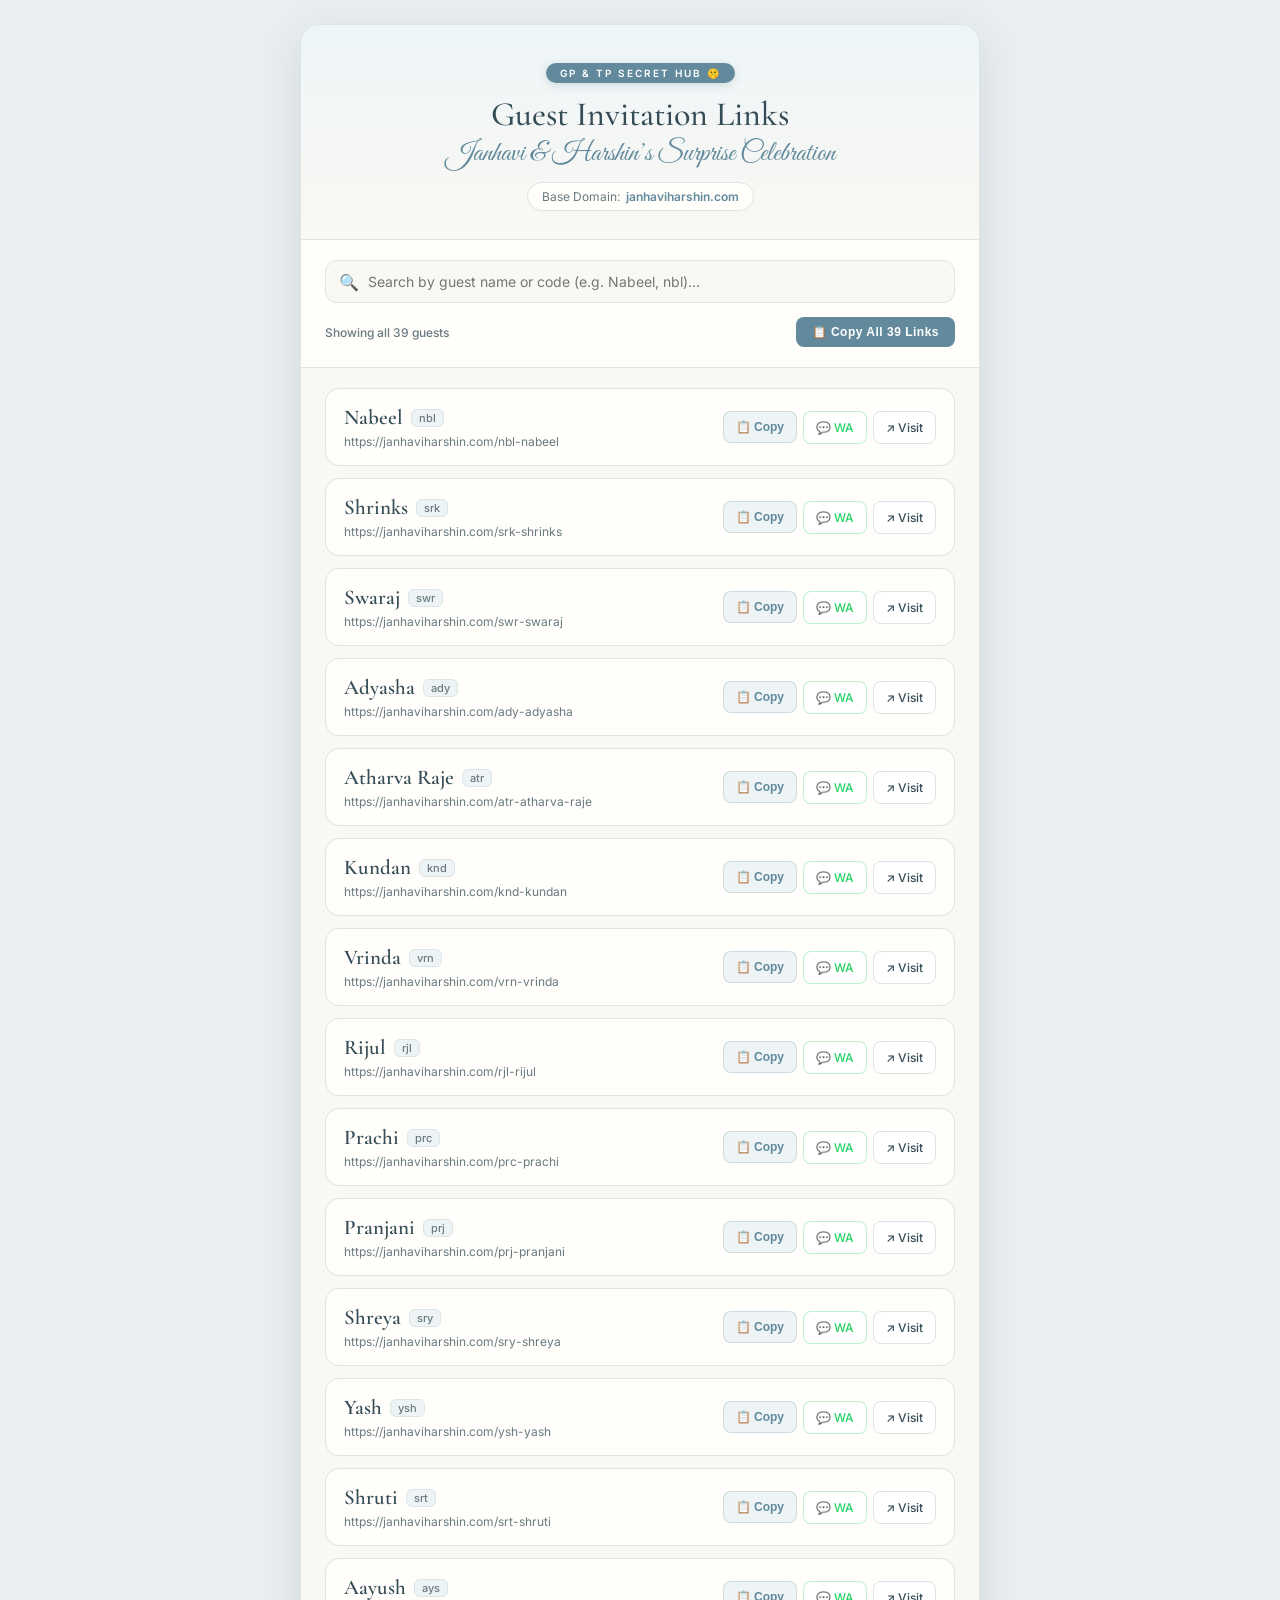
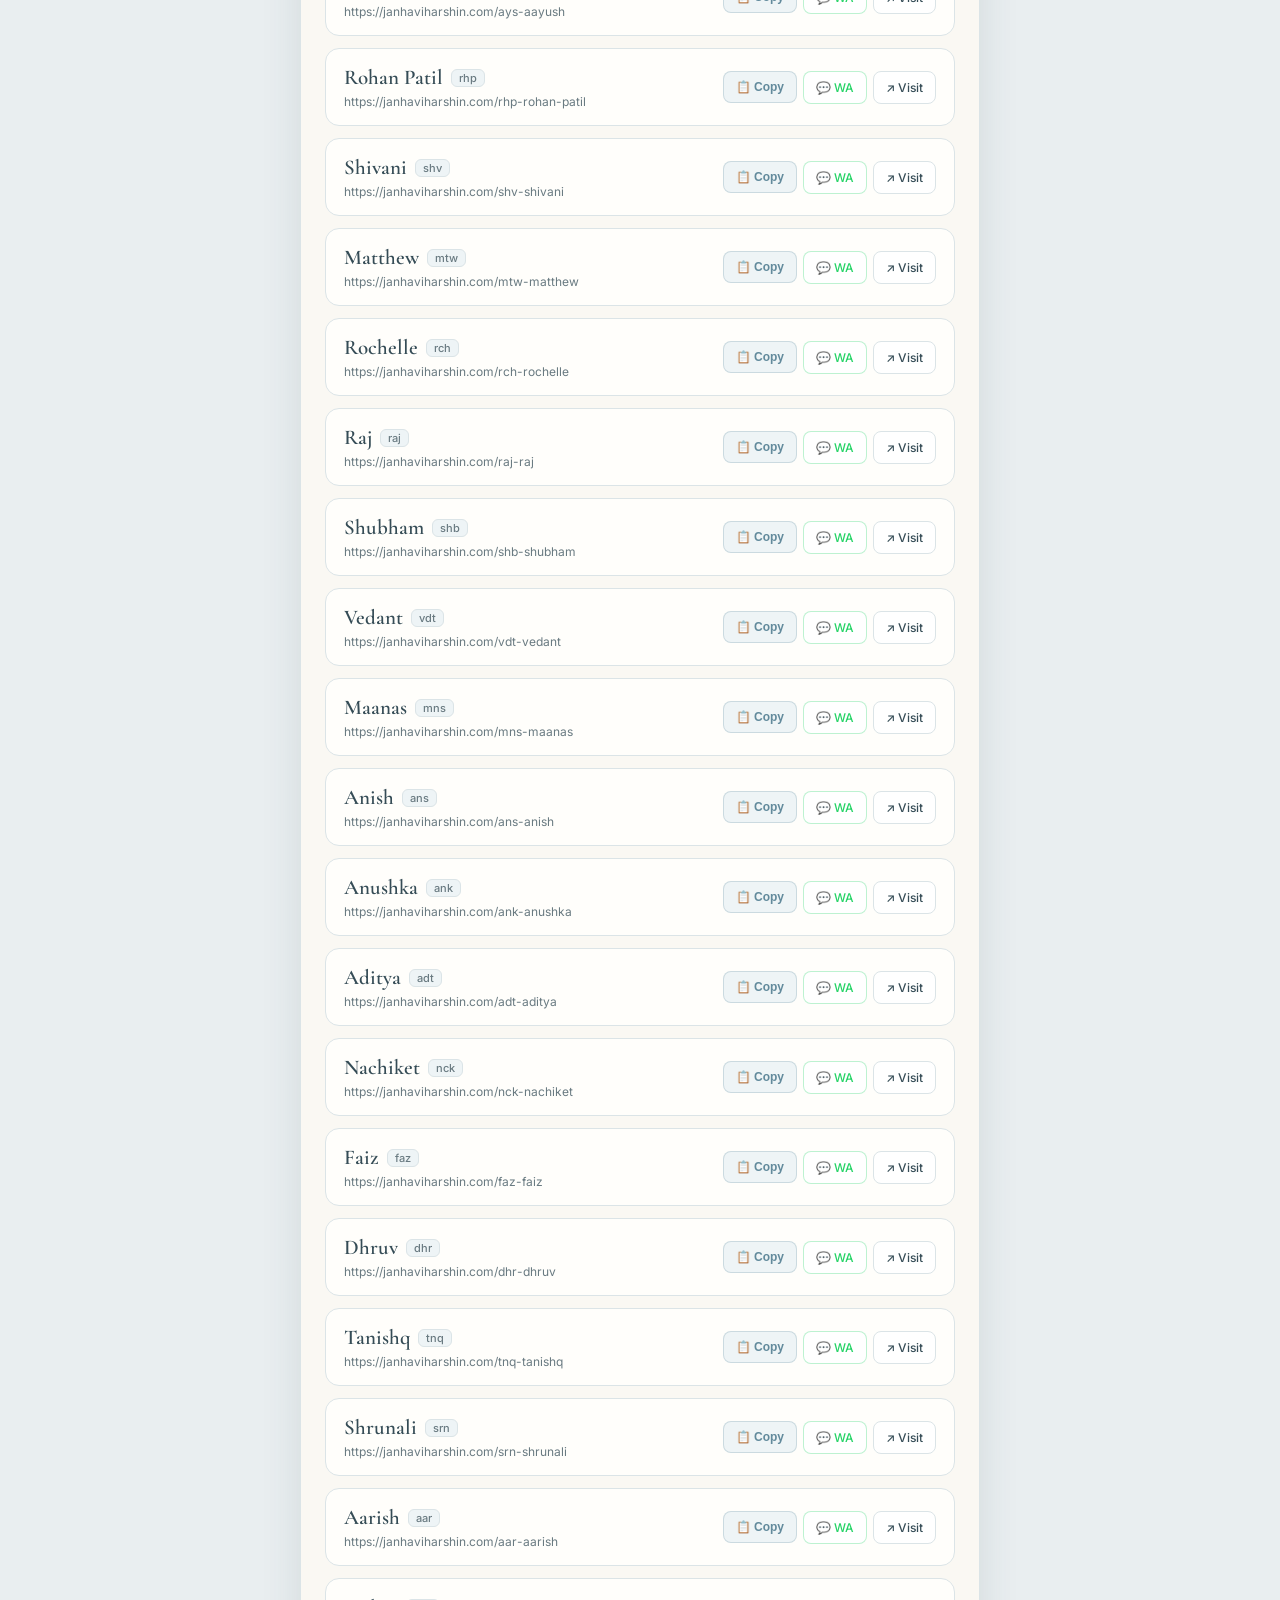
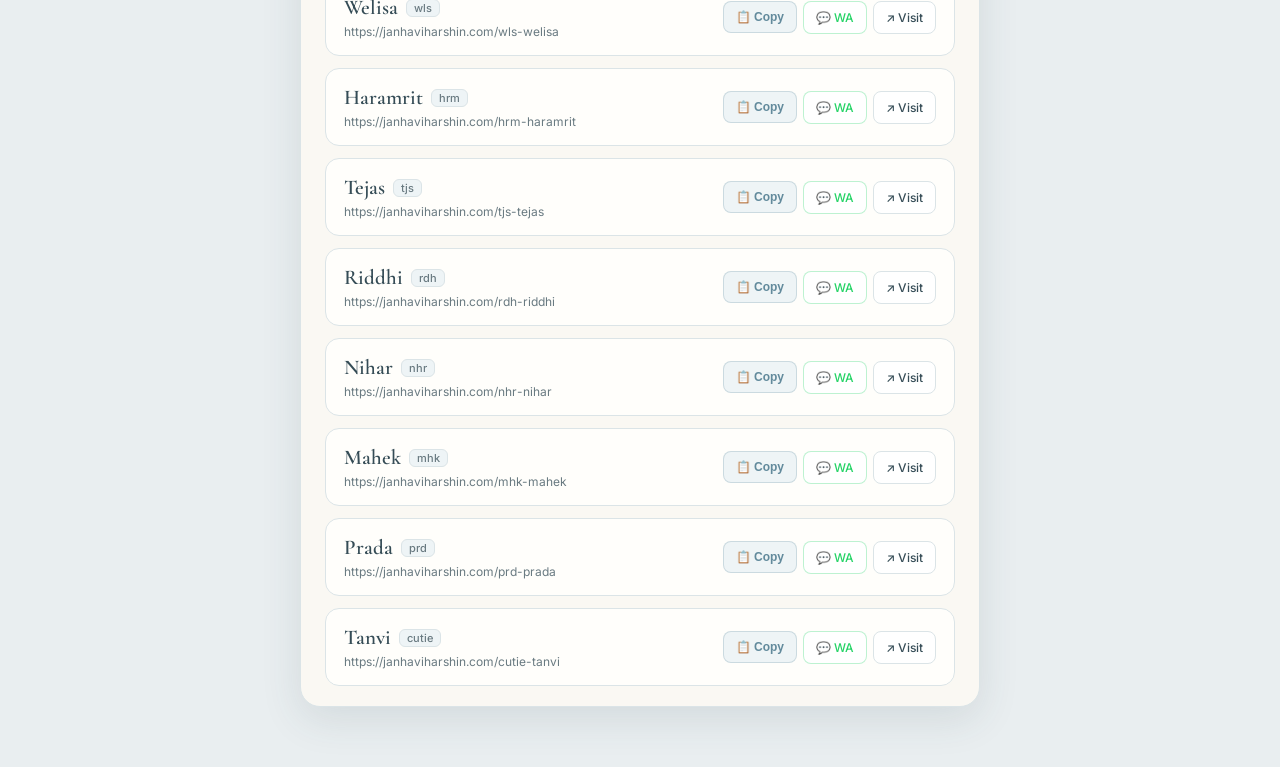
==== site/gp-tp-links-guests.html @ 84210cf9 "ggs" ====
<!DOCTYPE html>
<html lang="en">

<head>
  <meta charset="utf-8">
  <meta name="viewport" content="width=device-width, initial-scale=1">
  <title>Guest Links Directory · Janhavi &amp; Harshin</title>
  <meta name="robots" content="noindex, nofollow">
  <link rel="preconnect" href="https://fonts.googleapis.com">
  <link rel="preconnect" href="https://fonts.gstatic.com" crossorigin>
  <link
    href="https://fonts.googleapis.com/css2?family=Cormorant+Garamond:ital,wght@0,400;0,500;0,600;1,400;1,600&family=Great+Vibes&family=Inter:wght@400;500;600;700&display=swap"
    rel="stylesheet">
  <style>
    :root {
      --p: #628a9c;
      --p-dark: #4b6f7f;
      --ink: #354c56;
      --mut: #697a81;
      --bg: #faf8f3;
      --bg2: #eef4f6;
      --paper: #fffefb;
      --border: #dbe4e7;
      --pink: #d9788f;
      --pink-soft: #f4dce2;
      --gold: #b38b4d;
      --success: #3f8a65;
      --serif: 'Cormorant Garamond', Georgia, serif;
      --script: 'Great Vibes', cursive;
      --sans: Inter, system-ui, -apple-system, sans-serif;
    }

    * { box-sizing: border-box; margin: 0; padding: 0; }

    body {
      background: #e9eef0;
      font-family: var(--sans);
      color: var(--ink);
      -webkit-font-smoothing: antialiased;
      padding: 24px 12px 60px;
      min-height: 100vh;
    }

    .container {
      max-width: 680px;
      margin: 0 auto;
      background: var(--bg);
      border-radius: 20px;
      overflow: hidden;
      box-shadow: 0 12px 40px rgba(53, 76, 86, 0.12);
      border: 1px solid var(--border);
    }

    /* Header */
    .header {
      background: linear-gradient(180deg, #eef5f8 0%, var(--bg) 100%);
      padding: 36px 24px 28px;
      text-align: center;
      border-bottom: 1px solid var(--border);
      position: relative;
    }

    .badge {
      display: inline-flex;
      align-items: center;
      gap: 6px;
      background: var(--p);
      color: #fff;
      font-size: 10px;
      letter-spacing: 2px;
      font-weight: 600;
      text-transform: uppercase;
      padding: 4px 14px;
      border-radius: 999px;
      margin-bottom: 12px;
      box-shadow: 0 2px 8px rgba(98, 138, 156, 0.25);
    }

    .title {
      font-family: var(--serif);
      font-size: 34px;
      font-weight: 500;
      color: var(--ink);
      line-height: 1.15;
      margin-bottom: 6px;
    }

    .subtitle {
      font-family: var(--script);
      font-size: 28px;
      color: var(--p);
      line-height: 1;
      margin-bottom: 14px;
    }

    .domain-pill {
      display: inline-flex;
      align-items: center;
      gap: 6px;
      font-size: 12px;
      color: var(--mut);
      background: var(--paper);
      border: 1px solid var(--border);
      padding: 6px 14px;
      border-radius: 100px;
    }

    .domain-pill strong {
      color: var(--p);
      font-weight: 600;
    }

    /* Controls */
    .controls {
      padding: 20px 24px;
      background: var(--paper);
      border-bottom: 1px solid var(--border);
      display: flex;
      flex-direction: column;
      gap: 14px;
    }

    .search-bar {
      position: relative;
      width: 100%;
    }

    .search-input {
      width: 100%;
      padding: 12px 16px 12px 42px;
      border: 1px solid var(--border);
      border-radius: 12px;
      font-size: 14px;
      font-family: var(--sans);
      background: var(--bg);
      color: var(--ink);
      transition: all 0.2s ease;
      outline: none;
    }

    .search-input:focus {
      background: #fff;
      border-color: var(--p);
      box-shadow: 0 0 0 3px rgba(98, 138, 156, 0.15);
    }

    .search-icon {
      position: absolute;
      left: 14px;
      top: 50%;
      transform: translateY(-50%);
      color: var(--mut);
      font-size: 16px;
      pointer-events: none;
    }

    .actions-bar {
      display: flex;
      justify-content: space-between;
      align-items: center;
      flex-wrap: wrap;
      gap: 10px;
    }

    .count-label {
      font-size: 12px;
      color: var(--mut);
      font-weight: 500;
    }

    .btn-copy-all {
      display: inline-flex;
      align-items: center;
      gap: 6px;
      background: var(--p);
      color: #fff;
      border: none;
      padding: 8px 16px;
      border-radius: 8px;
      font-size: 12px;
      font-weight: 600;
      letter-spacing: 0.5px;
      cursor: pointer;
      transition: all 0.2s;
    }

    .btn-copy-all:hover {
      background: var(--p-dark);
      transform: translateY(-1px);
    }

    /* Guest Cards List */
    .guest-list {
      padding: 20px 24px;
      display: flex;
      flex-direction: column;
      gap: 12px;
    }

    .guest-card {
      background: var(--paper);
      border: 1px solid var(--border);
      border-radius: 14px;
      padding: 16px 18px;
      display: flex;
      align-items: center;
      justify-content: space-between;
      gap: 16px;
      transition: transform 0.18s ease, box-shadow 0.18s ease, border-color 0.18s ease;
    }

    .guest-card:hover {
      border-color: var(--p);
      box-shadow: 0 6px 18px rgba(98, 138, 156, 0.1);
      transform: translateY(-1px);
    }

    .guest-info {
      flex: 1;
      min-width: 0;
    }

    .guest-name-row {
      display: flex;
      align-items: center;
      gap: 8px;
      margin-bottom: 4px;
    }

    .guest-name {
      font-family: var(--serif);
      font-size: 21px;
      font-weight: 600;
      color: var(--ink);
      white-space: nowrap;
      overflow: hidden;
      text-overflow: ellipsis;
    }

    .guest-code {
      font-size: 11px;
      font-family: var(--sans);
      color: var(--mut);
      background: var(--bg2);
      border: 1px solid var(--border);
      padding: 1px 7px;
      border-radius: 6px;
      font-weight: 500;
    }

    .guest-url {
      font-size: 12px;
      color: var(--mut);
      word-break: break-all;
      display: block;
      text-decoration: none;
      transition: color 0.15s;
    }

    .guest-url:hover {
      color: var(--p);
    }

    .guest-actions {
      display: flex;
      align-items: center;
      gap: 6px;
      flex-shrink: 0;
    }

    .btn-action {
      display: inline-flex;
      align-items: center;
      justify-content: center;
      gap: 4px;
      padding: 8px 12px;
      border-radius: 8px;
      font-size: 12px;
      font-weight: 500;
      cursor: pointer;
      text-decoration: none;
      transition: all 0.15s ease;
      border: 1px solid var(--border);
      background: #fff;
      color: var(--ink);
    }

    .btn-action:hover {
      background: var(--bg2);
      border-color: var(--p);
      color: var(--p);
    }

    .btn-copy {
      background: var(--bg2);
      color: var(--p);
      border-color: rgba(98, 138, 156, 0.25);
      font-weight: 600;
    }

    .btn-copy:hover {
      background: var(--p);
      color: #fff;
      border-color: var(--p);
    }

    .btn-copy.copied {
      background: var(--success) !important;
      color: #fff !important;
      border-color: var(--success) !important;
    }

    .btn-wa {
      color: #25d366;
      border-color: rgba(37, 211, 102, 0.3);
    }

    .btn-wa:hover {
      background: #25d366;
      color: #fff;
      border-color: #25d366;
    }

    /* Toast Notification */
    .toast {
      position: fixed;
      bottom: 24px;
      left: 50%;
      transform: translateX(-50%) translateY(100px);
      background: var(--ink);
      color: #fff;
      padding: 12px 22px;
      border-radius: 100px;
      font-size: 13px;
      font-weight: 500;
      box-shadow: 0 8px 24px rgba(0, 0, 0, 0.22);
      opacity: 0;
      transition: all 0.3s cubic-bezier(0.18, 0.89, 0.32, 1.28);
      z-index: 1000;
      pointer-events: none;
      display: flex;
      align-items: center;
      gap: 8px;
    }

    .toast.show {
      transform: translateX(-50%) translateY(0);
      opacity: 1;
    }

    .empty-state {
      text-align: center;
      padding: 40px 20px;
      color: var(--mut);
      font-size: 14px;
    }

    /* Responsive */
    @media (max-width: 540px) {
      body { padding: 12px 6px 40px; }
      .header { padding: 28px 16px 22px; }
      .title { font-size: 28px; }
      .subtitle { font-size: 24px; }
      .controls { padding: 14px 16px; }
      .guest-list { padding: 14px 16px; }
      .guest-card {
        flex-direction: column;
        align-items: stretch;
        gap: 12px;
      }
      .guest-actions {
        justify-content: flex-end;
        width: 100%;
      }
      .btn-action {
        flex: 1;
        text-align: center;
      }
    }
  </style>
</head>

<body>
  <div class="container">
    <header class="header">
      <div class="badge">GP &amp; TP Secret Hub 🤫</div>
      <h1 class="title">Guest Invitation Links</h1>
      <div class="subtitle">Janhavi &amp; Harshin’s Surprise Celebration</div>
      <div class="domain-pill">
        <span>Base Domain:</span>
        <strong id="display-domain">janhaviharshin.com</strong>
      </div>
    </header>

    <div class="controls">
      <div class="search-bar">
        <span class="search-icon">🔍</span>
        <input type="text" id="search" class="search-input" placeholder="Search by guest name or code (e.g. Nabeel, nbl)…" autocomplete="off" />
      </div>
      <div class="actions-bar">
        <span class="count-label" id="count-label">Showing all 39 guests</span>
        <button class="btn-copy-all" id="btn-copy-all">
          <span>📋 Copy All 39 Links</span>
        </button>
      </div>
    </div>

    <div class="guest-list" id="guest-list">
      <!-- Guest cards rendered via JavaScript -->
    </div>
  </div>

  <div class="toast" id="toast">Link copied to clipboard! ✓</div>

  <script>
    const BASE_URL = 'https://janhaviharshin.com';

    const GUESTS = [
      { "code": "nbl", "name": "Nabeel", "route": "nbl-nabeel" },
      { "code": "srk", "name": "Shrinks", "route": "srk-shrinks" },
      { "code": "swr", "name": "Swaraj", "route": "swr-swaraj" },
      { "code": "ady", "name": "Adyasha", "route": "ady-adyasha" },
      { "code": "atr", "name": "Atharva Raje", "route": "atr-atharva-raje" },
      { "code": "knd", "name": "Kundan", "route": "knd-kundan" },
      { "code": "vrn", "name": "Vrinda", "route": "vrn-vrinda" },
      { "code": "rjl", "name": "Rijul", "route": "rjl-rijul" },
      { "code": "prc", "name": "Prachi", "route": "prc-prachi" },
      { "code": "prj", "name": "Pranjani", "route": "prj-pranjani" },
      { "code": "sry", "name": "Shreya", "route": "sry-shreya" },
      { "code": "ysh", "name": "Yash", "route": "ysh-yash" },
      { "code": "srt", "name": "Shruti", "route": "srt-shruti" },
      { "code": "ays", "name": "Aayush", "route": "ays-aayush" },
      { "code": "rhp", "name": "Rohan Patil", "route": "rhp-rohan-patil" },
      { "code": "shv", "name": "Shivani", "route": "shv-shivani" },
      { "code": "mtw", "name": "Matthew", "route": "mtw-matthew" },
      { "code": "rch", "name": "Rochelle", "route": "rch-rochelle" },
      { "code": "raj", "name": "Raj", "route": "raj-raj" },
      { "code": "shb", "name": "Shubham", "route": "shb-shubham" },
      { "code": "vdt", "name": "Vedant", "route": "vdt-vedant" },
      { "code": "mns", "name": "Maanas", "route": "mns-maanas" },
      { "code": "ans", "name": "Anish", "route": "ans-anish" },
      { "code": "ank", "name": "Anushka", "route": "ank-anushka" },
      { "code": "adt", "name": "Aditya", "route": "adt-aditya" },
      { "code": "nck", "name": "Nachiket", "route": "nck-nachiket" },
      { "code": "faz", "name": "Faiz", "route": "faz-faiz" },
      { "code": "dhr", "name": "Dhruv", "route": "dhr-dhruv" },
      { "code": "tnq", "name": "Tanishq", "route": "tnq-tanishq" },
      { "code": "srn", "name": "Shrunali", "route": "srn-shrunali" },
      { "code": "aar", "name": "Aarish", "route": "aar-aarish" },
      { "code": "wls", "name": "Welisa", "route": "wls-welisa" },
      { "code": "hrm", "name": "Haramrit", "route": "hrm-haramrit" },
      { "code": "tjs", "name": "Tejas", "route": "tjs-tejas" },
      { "code": "rdh", "name": "Riddhi", "route": "rdh-riddhi" },
      { "code": "nhr", "name": "Nihar", "route": "nhr-nihar" },
      { "code": "mhk", "name": "Mahek", "route": "mhk-mahek" },
      { "code": "prd", "name": "Prada", "route": "prd-prada" },
      { "code": "cutie", "name": "Tanvi", "route": "cutie-tanvi" }
    ];

    const guestListEl = document.getElementById('guest-list');
    const searchInput = document.getElementById('search');
    const countLabel = document.getElementById('count-label');
    const btnCopyAll = document.getElementById('btn-copy-all');
    const toast = document.getElementById('toast');
    let toastTimeout;

    function showToast(msg) {
      toast.textContent = msg;
      toast.classList.add('show');
      clearTimeout(toastTimeout);
      toastTimeout = setTimeout(() => toast.classList.remove('show'), 2200);
    }

    function copyToClipboard(text, successMsg = 'Copied to clipboard! ✓') {
      if (navigator.clipboard && navigator.clipboard.writeText) {
        navigator.clipboard.writeText(text).then(() => showToast(successMsg));
      } else {
        const ta = document.createElement('textarea');
        ta.value = text;
        ta.style.position = 'fixed';
        ta.style.opacity = '0';
        document.body.appendChild(ta);
        ta.select();
        document.execCommand('copy');
        document.body.removeChild(ta);
        showToast(successMsg);
      }
    }

    function renderGuests(filter = '') {
      const q = filter.trim().toLowerCase();
      const filtered = GUESTS.filter(g =>
        !q || g.name.toLowerCase().includes(q) || g.code.toLowerCase().includes(q) || g.route.toLowerCase().includes(q)
      );

      countLabel.textContent = q
        ? `Showing ${filtered.length} of ${GUESTS.length} guests`
        : `Showing all ${GUESTS.length} guests`;

      if (filtered.length === 0) {
        guestListEl.innerHTML = `<div class="empty-state">No guests found matching “${filter}”.</div>`;
        return;
      }

      guestListEl.innerHTML = filtered.map(g => {
        const link = `${BASE_URL}/${g.route}`;
        const waText = encodeURIComponent(`Hey ${g.name}! Shhh… it's a secret surprise for Janhavi, here is your personal invitation: ${link} 🤫`);
        const waLink = `https://wa.me/?text=${waText}`;

        return `
          <div class="guest-card" data-route="${g.route}">
            <div class="guest-info">
              <div class="guest-name-row">
                <span class="guest-name">${g.name}</span>
                <span class="guest-code">${g.code}</span>
              </div>
              <a href="/${g.route}" target="_blank" class="guest-url">${BASE_URL}/${g.route}</a>
            </div>
            <div class="guest-actions">
              <button class="btn-action btn-copy" onclick="handleCopyLink('${link}', this)">
                📋 Copy
              </button>
              <a href="${waLink}" target="_blank" class="btn-action btn-wa" title="Share via WhatsApp">
                💬 WA
              </a>
              <a href="/${g.route}" target="_blank" class="btn-action" title="Open guest view">
                ↗ Visit
              </a>
            </div>
          </div>
        `;
      }).join('');
    }

    window.handleCopyLink = function(link, btn) {
      copyToClipboard(link, 'Link copied! ✓');
      const originalText = btn.innerHTML;
      btn.innerHTML = '✓ Copied';
      btn.classList.add('copied');
      setTimeout(() => {
        btn.innerHTML = originalText;
        btn.classList.remove('copied');
      }, 1500);
    };

    searchInput.addEventListener('input', (e) => {
      renderGuests(e.target.value);
    });

    btnCopyAll.addEventListener('click', () => {
      const allText = GUESTS.map(g => `${g.name} : ${BASE_URL}/${g.route}`).join('\n');
      copyToClipboard(allText, 'All 39 links copied! ✓');
    });

    // Initial render
    renderGuests();
  </script>
</body>

</html>
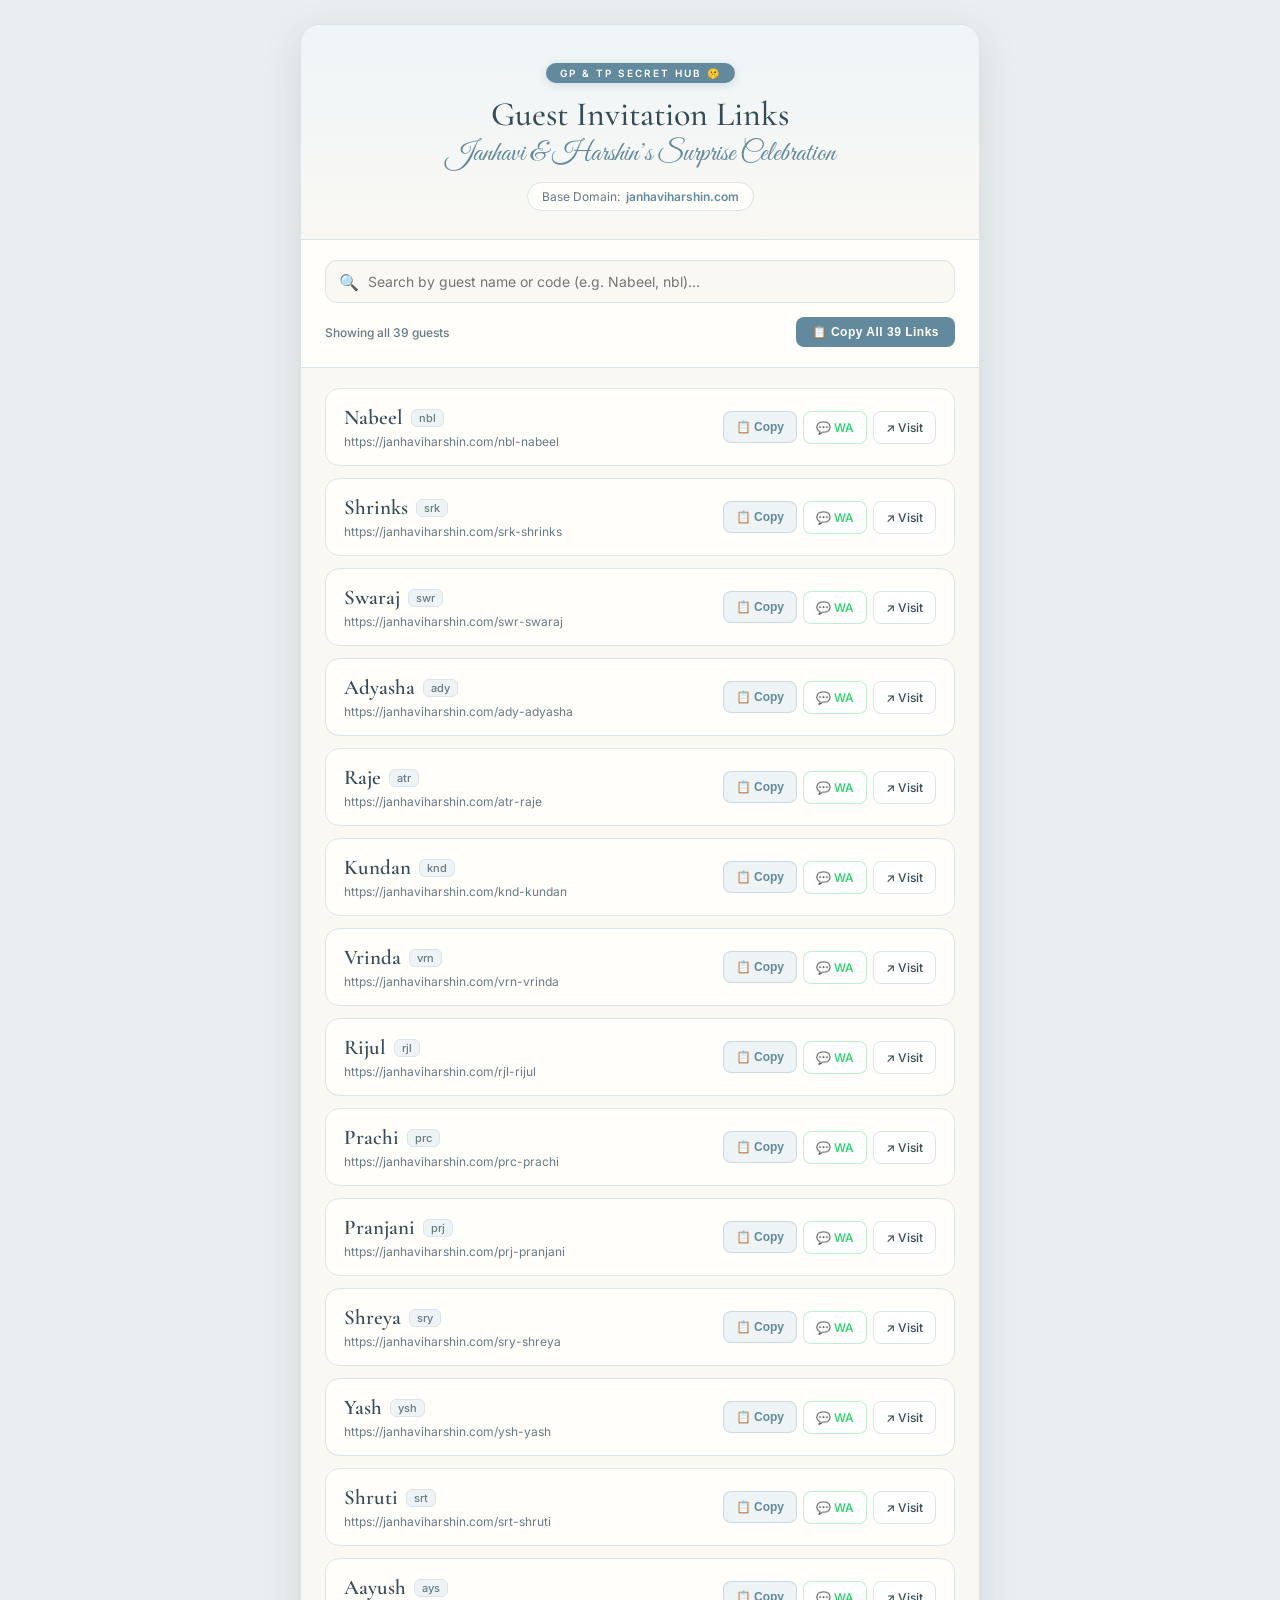
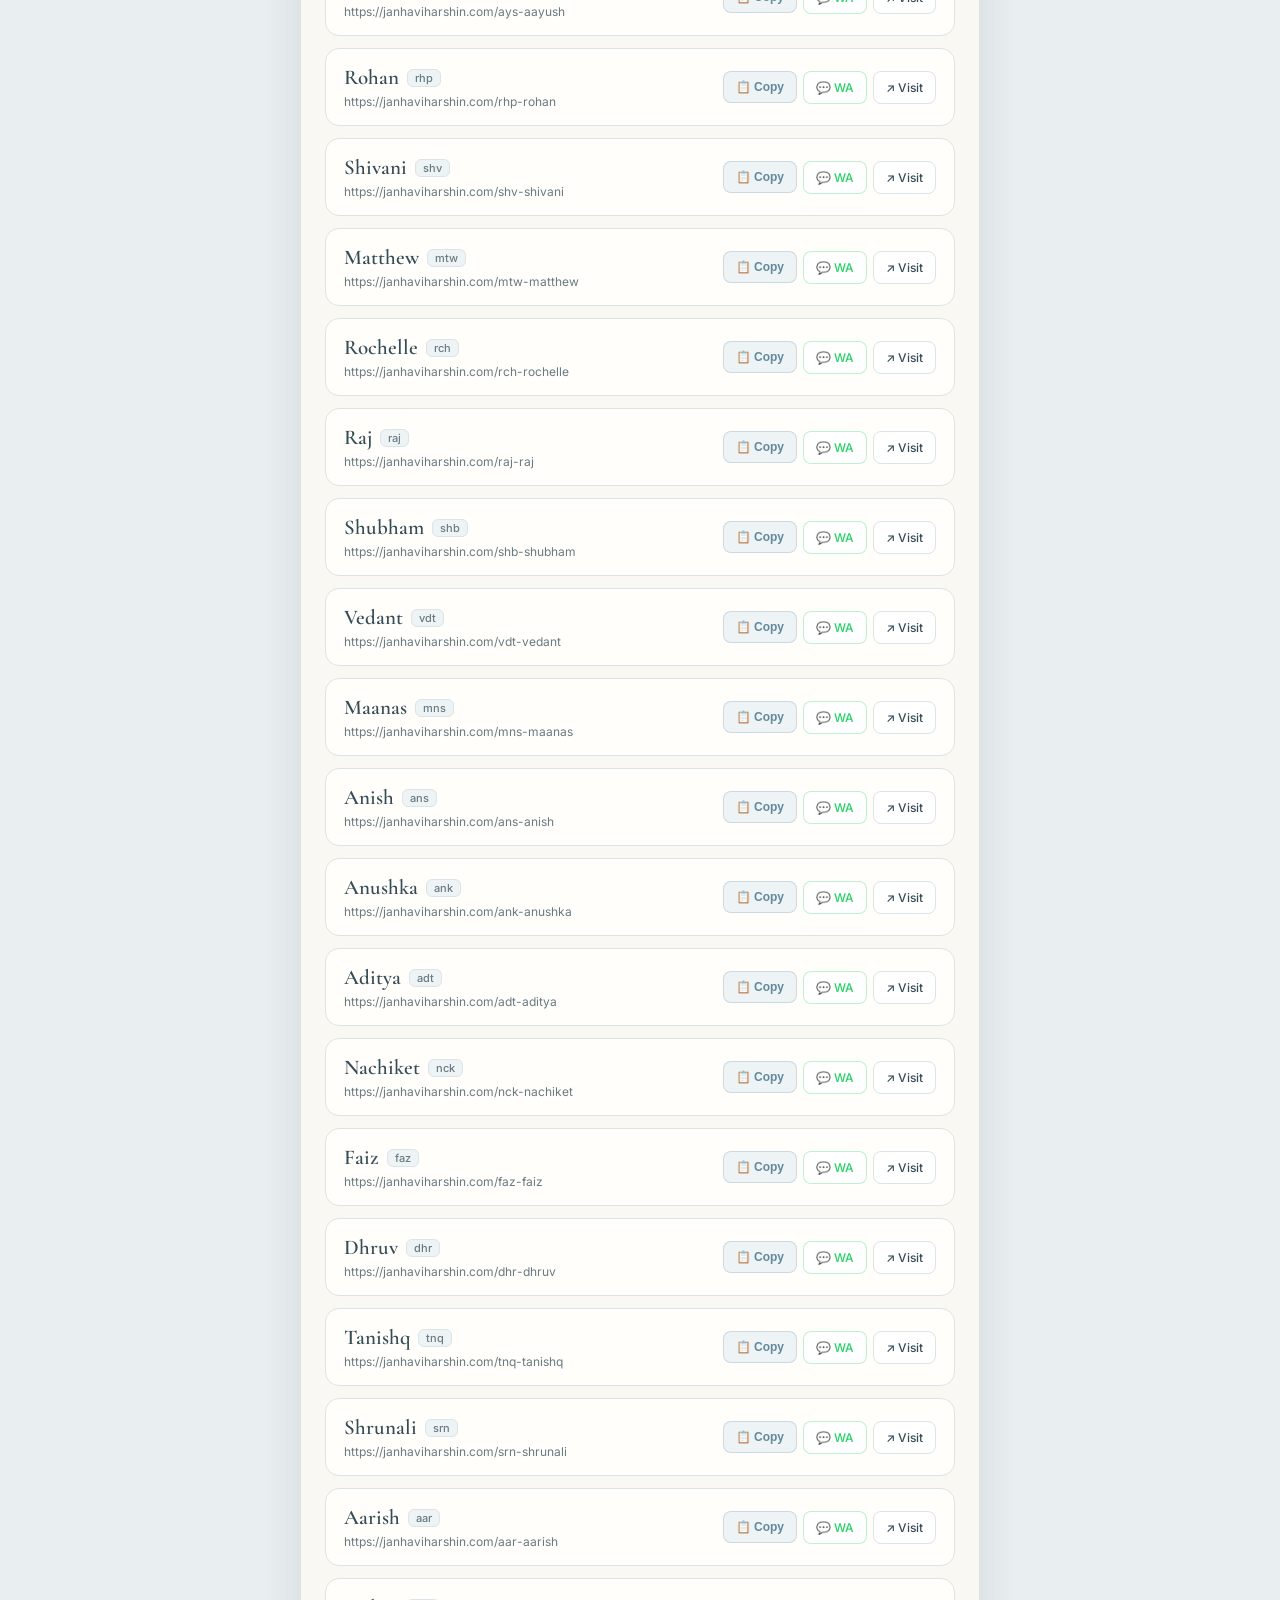
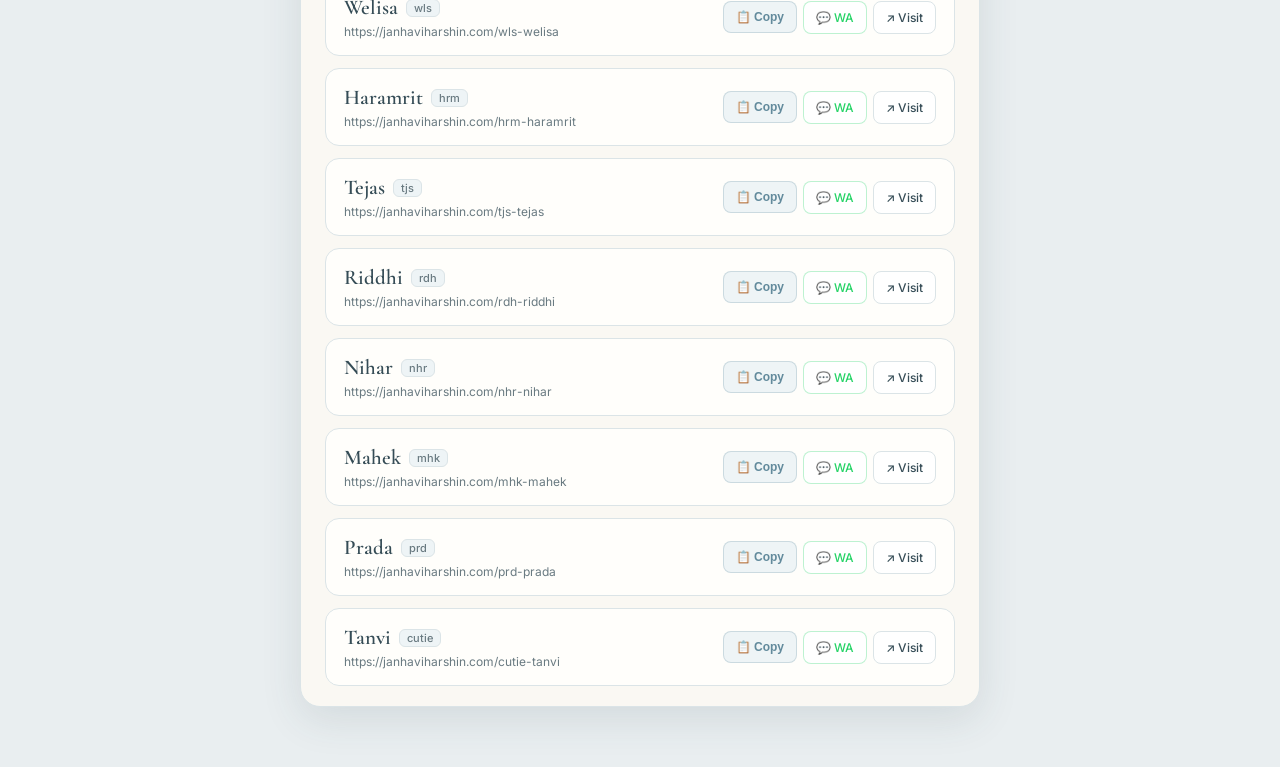
==== commit ab13dc17: "list updates" ====
--- a/site/gp-tp-links-guests.html
+++ b/site/gp-tp-links-guests.html
@@ -420,7 +420,7 @@
       { "code": "srk", "name": "Shrinks", "route": "srk-shrinks" },
       { "code": "swr", "name": "Swaraj", "route": "swr-swaraj" },
       { "code": "ady", "name": "Adyasha", "route": "ady-adyasha" },
-      { "code": "atr", "name": "Atharva Raje", "route": "atr-atharva-raje" },
+      { "code": "atr", "name": "Raje", "route": "atr-raje" },
       { "code": "knd", "name": "Kundan", "route": "knd-kundan" },
       { "code": "vrn", "name": "Vrinda", "route": "vrn-vrinda" },
       { "code": "rjl", "name": "Rijul", "route": "rjl-rijul" },
@@ -430,7 +430,7 @@
       { "code": "ysh", "name": "Yash", "route": "ysh-yash" },
       { "code": "srt", "name": "Shruti", "route": "srt-shruti" },
       { "code": "ays", "name": "Aayush", "route": "ays-aayush" },
-      { "code": "rhp", "name": "Rohan Patil", "route": "rhp-rohan-patil" },
+      { "code": "rhp", "name": "Rohan", "route": "rhp-rohan" },
       { "code": "shv", "name": "Shivani", "route": "shv-shivani" },
       { "code": "mtw", "name": "Matthew", "route": "mtw-matthew" },
       { "code": "rch", "name": "Rochelle", "route": "rch-rochelle" },
